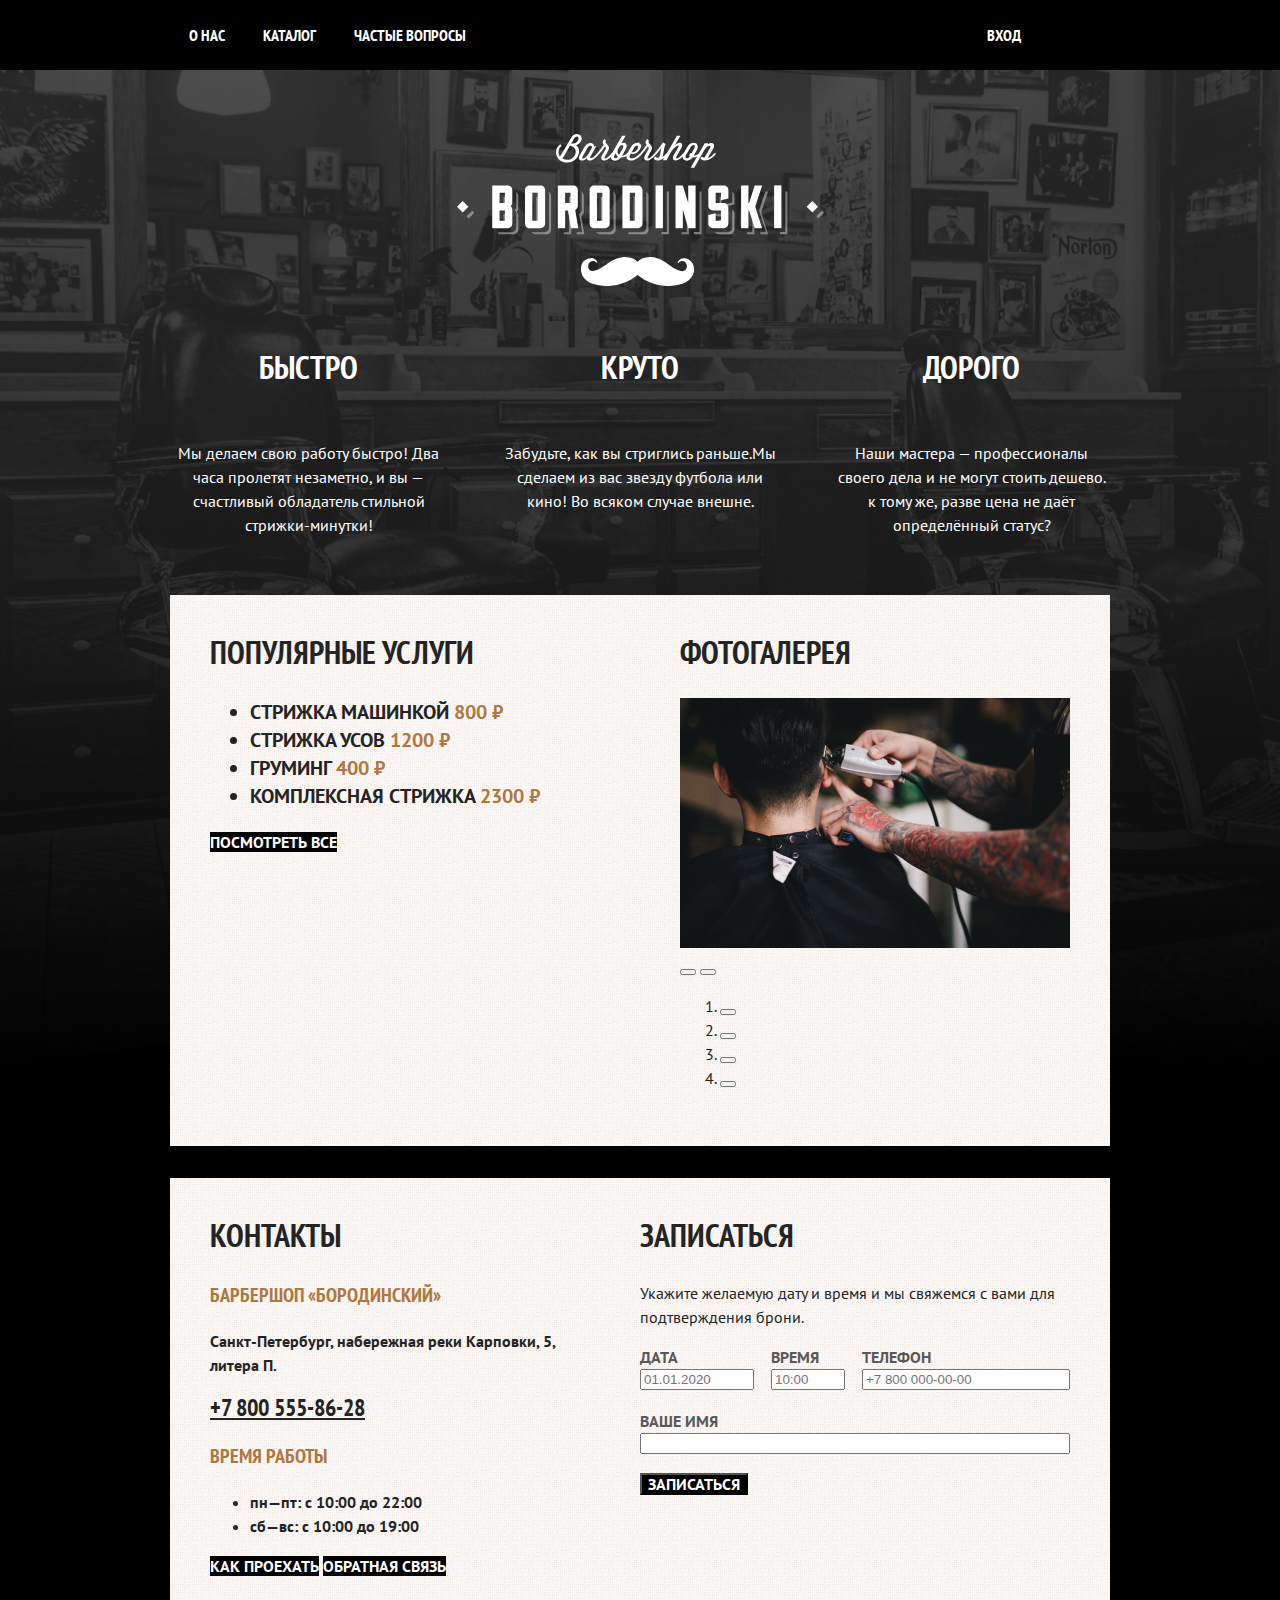
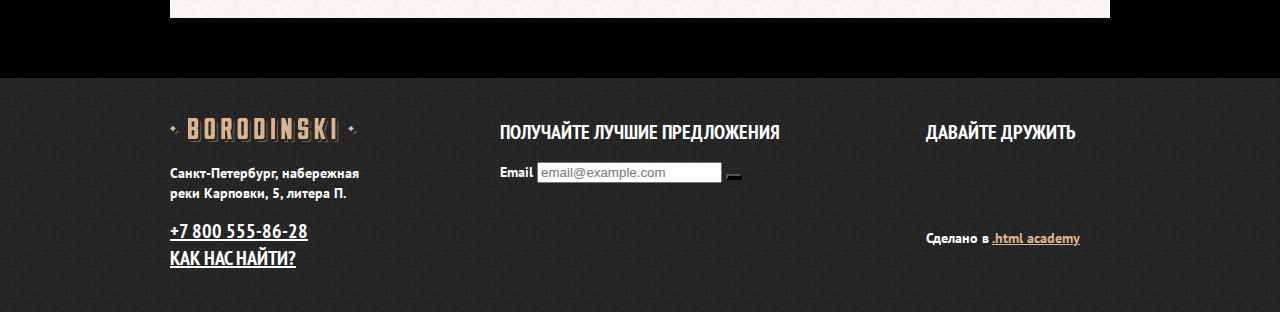
==== index.html @ a476651b "feat: add grid to appointment form (index)" ====
<!DOCTYPE html>
<html lang="ru">
  <head>
    <meta charset="UTF-8" />
    <title>Барбершоп «Бородинский»</title>
    <link rel="stylesheet" href="styles/styles.css" />
  </head>
  <body>
    <!--Шапка -->
    <header class="page-header">
      <nav class="navigation">
        <ul class="navigation-list">
          <li class="navigation-item">
            <a class="navigation-link" href="about.html">О нас</a>
          </li>
          <li class="navigation-item">
            <a class="navigation-link" href="catalog.html">Каталог</a>
          </li>
          <li class="navigation-item">
            <a class="navigation-link" href="faq.html">Частые вопросы</a>
          </li>
        </ul>
        <ul class="navigation-list navigation-user">
          <li class="navigation-item">
            <a class="navigation-link" href="#">
              <span class="visually-hidden">Поиск</span>
            </a>
          </li>
          <li class="navigation-item">
            <a class="navigation-link" href="#">
              <span class="visually-hidden">Корзина</span>
            </a>
          </li>
          <li class="navigation-item">
            <a class="navigation-link" href="#">Вход</a>
          </li>
        </ul>
      </nav>
    </header>

    <main class="main-container main-index">
      <div class="page-container">
        <!--Главный заголовок-->
        <h1 class="visually-hidden">Барбершоп «Бородинский»</h1>

        <!-- Лого -->
        <img
          class="logo"
          src="images/logo-full.svg"
          alt="Логотип Барбершопа «Бородинский»"
          width="367"
          height="152"
        />

        <!-- Преимущества -->
        <section class="advantages">
          <h2 class="visually-hidden">Преимущества</h2>
          <ul class="advantages-list">
            <li class="advantages-item">
              <h3 class="advantages-title">Быстро</h3>
              <p class="advantages-description">
                Мы делаем свою работу быстро! Два часа пролетят незаметно, и вы
                — счастливый обладатель стильной стрижки-минутки!
              </p>
            </li>
            <li class="advantages-item">
              <h3 class="advantages-title">Круто</h3>
              <p class="advantages-description">
                Забудьте, как вы стриглись раньше.Мы сделаем из вас звезду
                футбола или кино! Во всяком случае внешне.
              </p>
            </li>
            <li class="advantages-item">
              <h3 class="advantages-title">Дорого</h3>
              <p class="advantages-description">
                Наши мастера — профессионалы своего дела и не могут стоить
                дешево. к тому же, разве цена не даёт определённый статус?
              </p>
            </li>
          </ul>
        </section>

        <div class="index-columns">
          <!-- Популярные услуги -->
          <section class="services">
            <h2 class="services-title">Популярные услуги</h2>
            <ul class="services-list">
              <li class="services-item">
                <span class="services-name">Стрижка машинкой</span>
                <b class="services-price">800 ₽</b>
              </li>
              <li class="services-item">
                <span class="services-name">Стрижка усов</span>
                <b class="services-price">1200 ₽</b>
              </li>
              <li class="services-item">
                <span class="services-name">Груминг</span>
                <b class="services-price">400 ₽</b>
              </li>
              <li class="services-item">
                <span class="services-name">Комплексная стрижка</span>
                <b class="services-price">2300 ₽</b>
              </li>
            </ul>
            <a class="button button-all" href="#">Посмотреть все</a>
          </section>

          <!-- Фотогалерея -->
          <section class="gallery">
            <h2 class="gallery-title">Фотогалерея</h2>
            <img
              class="slider-image"
              src="images/gallery-1.jpg"
              alt="Примеры работ"
              width="390"
              height="250"
            />
            <button class="slider-button slider-prev" type="button">
              <span class="visually-hidden">Предыдущее фото</span>
            </button>
            <button class="slider-button slider-next" type="button">
              <span class="visually-hidden">Следующее фото</span>
            </button>
            <ol class="slider-pagination">
              <li class="slider-pagination-item">
                <button
                  class="slider-pagination-buttonbutton slider-pagination-button-current"
                  type="button"
                >
                  <span class="visually-hidden">1 фото</span>
                </button>
              </li>
              <li class="slider-pagination-item">
                <button
                  class="slider-pagination-buttonbutton slider-pagination-button-current"
                  type="button"
                >
                  <span class="visually-hidden">2 фото</span>
                </button>
              </li>
              <li class="slider-pagination-item">
                <button
                  class="slider-pagination-buttonbutton slider-pagination-button-current"
                  type="button"
                >
                  <span class="visually-hidden">3 фото</span>
                </button>
              </li>
              <li class="slider-pagination-item">
                <button
                  class="slider-pagination-buttonbutton slider-pagination-button-current"
                  type="button"
                >
                  <span class="visually-hidden">4 фото</span>
                </button>
              </li>
            </ol>
          </section>
        </div>

        <div class="index-columns">
          <!-- Контакты -->
          <section class="contacts">
            <h2 class="contacts-title">Контакты</h2>
            <h3 class="contacts-subtitle">Барбершоп «Бородинский»</h3>
            <address class="contacts-address">
              <p class="contacts-address-text">
                Санкт-Петербург, набережная реки Карповки, 5, литера П.
              </p>
              <a class="contacts-phone" href="tel:+78005558628"
                >+7 800 555-86-28</a
              >
            </address>
            <h3 class="contacts-subtitle">Время работы</h3>
            <ul class="contacts-shedule">
              <li class="contacts-shedule-item">пн—пт: с 10:00 до 22:00</li>
              <li class="contacts-shedule-item">сб—вс: с 10:00 до 19:00</li>
            </ul>
            <a class="button" href="#">Как проехать</a>
            <a class="button button-feedback" href="#">Обратная связь</a>
          </section>

          <!-- Форма записи -->
          <section class="appointment">
            <h2 class="appointment-title">Записаться</h2>
            <p>
              Укажите желаемую дату и время и мы свяжемся с вами для
              подтверждения брони.
            </p>
            <form
              class="appointment-form"
              action="https://echo.htmlacademy.ru/"
              method="post"
            >
              <p class="appointment-form-date field-group">
                <label class="form-label" for="appointment-date">Дата</label>
                <input
                  type="text"
                  id="appointment-date"
                  name="appointment-date"
                  placeholder="01.01.2020"
                />
              </p>
              <p class="appointment-form-time field-group">
                <label class="form-label" for="appointment-time">Время</label>
                <input
                  type="text"
                  id="appointment-time"
                  name="appointment-time"
                  placeholder="10:00"
                />
              </p>
              <p class="appointment-form-phone field-group">
                <label class="form-label" for="appointment-phone">
                  Телефон
                </label>
                <input
                  type="text"
                  id="appointment-phone"
                  name="appointment-phone"
                  placeholder="+7 800 000-00-00"
                />
              </p>
              <p class="appointment-form-name field-group">
                <label class="form-label" for="appointment-name">
                  Ваше имя
                </label>
                <input
                  type="text"
                  id="appointment-name"
                  name="appointment-name"
                />
              </p>
              <button class="button appointment-submit" type="submit">
                Записаться
              </button>
            </form>
          </section>
        </div>
      </div>
    </main>

    <!-- Подвал -->
    <footer class="page-footer">
      <div class="page-footer-container">
        <section class="footer-contacts">
          <h2 class="visually-hidden">Контакты</h2>
          <img
            class="footer-contacts-logo"
            src="images/logo-footer.svg"
            alt="Логотип Барбершоп «Бородинский»"
            width="187"
            height="24"
          />
          <address class="footer-contacts-address">
            <p class="about-text">
              Санкт-Петербург, набережная реки Карповки, 5, литера П.
            </p>
            <a class="footer-contacts-address-phone" href="tel:+78005558628"
              >+7 800 555-86-28</a
            >
          </address>
          <a class="footer-contacts-map-link" href="#">Как нас найти?</a>
        </section>
        <section class="newsletter">
          <h2 class="page-footer-title">Получайте лучшие предложения</h2>
          <form
            class="newsletter-form"
            action="https://echo.htmlacademy.ru/"
            method="post"
          >
            <label for="newsletter-email">Email</label>
            <input
              class="field"
              placeholder="email@example.com"
              type="email"
              name="newsletter-email"
              id="newsletter-email"
              required
            />
            <button class="button newsletter-button" type="submit">
              <span class="visually-hidden">Отправить</span>
            </button>
          </form>
        </section>
        <section class="footer-social">
          <h2 class="page-footer-title">Давайте дружить</h2>
          <ul class="footer-social-list">
            <li class="footer-social-item">
              <a class="button" href="#">
                <span class="visually-hidden">Твиттер</span>
              </a>
            </li>
            <li class="footer-social-item">
              <a class="button" href="#">
                <span class="visually-hidden">ВКонтакте</span>
              </a>
            </li>
            <li class="footer-social-item">
              <a class="button" href="#">
                <span class="visually-hidden">Инстаграм</span>
              </a>
            </li>
          </ul>
          <p class="about-text">
            Сделано в
            <a class="htmlacademy-link" href="https://htmlacademy.ru/">
              .html academy
            </a>
          </p>
        </section>
      </div>
    </footer>
  </body>
</html>
---- styles/styles.css ----
@font-face {
    font-family: "PT Sans";
    font-style: normal;
    font-weight: 400;
    src: url(../fonts/PTSans-Regular.woff2) format(woff2);
    font-display: swap;
}

@font-face {
    font-family: "PT Sans";
    font-style: normal;
    font-weight: 700;
    src: url(../fonts/PTSans-Bold.woff2) format(woff2);
    font-display: swap;
}

@font-face {
    font-family: "PT Sans";
    font-style: italic;
    font-weight: 400;
    src: url(../fonts/PTSans-Italic.woff2) format(woff2);
    font-display: swap;
}

@font-face {
    font-family: "PT Sans";
    font-style: italic;
    font-weight: 700;
    src: url(../fonts/PTSans-BoldItalic.woff2) format(woff2);
    font-display: swap;
}

@font-face {
    font-family: "PT Sans Narrow";
    font-style: normal;
    font-weight: 700;
    src: url(../fonts/PTSans-NarrowBold.woff2) format(woff2);
    font-display: swap;
}

html {
    height: 100%;
}

body {
    margin: 0;
    display: flex;
    flex-direction: column;
    min-height: 100%;
    font-family: "PT Sans", sans-serif;
    font-size: 16px;
    line-height: 24px;
    color: #242424;
    background-color: #fbf7f4;
}

.visually-hidden {
    position: absolute;
    width: 1px;
    height: 1px;
    margin: -1px;
    padding: 0;
    border: 0;
    clip: rect(0 0 0 0);
    overflow: hidden;
  }
  

.button {
    font-family: "PT Sans", sans-serif;
    font-size: 16px;
    line-height: 16px;
    font-weight: 700;
    text-align: center;
    color: #ffffff;
    background-color: #000000;
    text-decoration: none;
    text-transform: uppercase;
}

/* Light */
.button-light {
    color: #242424;
    background-color: #ffffff;
}

/* Pages */

.page-header {
    color: #ffffff;
    background-color: #000000;
}

.navigation {
    display: flex;
    width: 940px;
    margin: 0 auto;
}

.navigation-list {
    display: flex;
    flex-wrap: wrap;
    width: 470px;
    margin: 0;
    padding: 0;
    list-style: none;
}

.navigation-logo {
    display: flex;
    align-items: center;
    width: 140px;
    margin-right: 100px;
}

.navigation-user {
    max-width: 250px;
    margin-left: auto;
}

.navigation-link {
    display: block;
    padding: 24px 19px;
    font-family: "PT Sans Narrow", sans-serif;
    line-height: 22px;
    font-weight: 700;
    text-align: center;
    color: #ffffff;
    background-color: #000000;
    text-decoration: none;
    text-transform: uppercase;
}

.navigation-user .navigation-link {
    min-width: 16px;
    min-height: 22px;
}

.main-container {
    flex-grow: 1;
    padding-top: 64px;
    padding-bottom: 60px;
}

.main-index {
    color: #ffffff;
    background-color: #000000;
    background-image: url(../images/index-bg.jpg);
    background-size: 100% auto;
    background-repeat: no-repeat;
}

.main-inner {
    padding-top: 40px;
    color: #242424;
    background-color: #fbf7f4;
    background-image: url(../images/bg-noisy.png);
}

.page-container {
    width: 940px;
    margin: 0 auto;
}

.logo {
    display: block;
    margin: 0 auto;
    margin-bottom: 64px;
}

/* List */
.advantages {
    margin-bottom: 58px;
}

.advantages-list {
    display: flex;
    justify-content: space-between;
    margin: 0;
    padding: 0;
    text-align: center;
    list-style: none;
    color: #ffffff;
}

.advantages-item {
    width: 277px;
}

/* Title */
.advantages-title {
    margin-top: 0;
    margin-bottom: 56px;
    font-family: "PT Sans Narrow", sans-serif;
    font-size: 32px;
    line-height: 35px;
    text-transform: uppercase;
}

/* Description */
.advantages-description {
    margin: 0;
}

/* Index-columns */
.index-columns {
    display: flex;
    justify-content: space-between;
    margin-bottom: 32px;
    padding: 40px;
    color: #242424;
    background-color: #fbf7f4;
    background-image: url(../images/bg-noisy.png);
}

.index-columns:last-child {
    margin-bottom: 0;
}

/* Services */
.services {
    width: 390px
    font-family: "PT Sans Narrow", sans-serif;
    text-transform: uppercase;
}

/* Title */
.services-title {
    margin-top: 0;
    margin-bottom: 28px;
    font-family: "PT Sans Narrow", sans-serif;
    font-size: 32px;
    line-height: 35px;
    font-weight: 700;
    text-transform: uppercase;
}

/* Price */
.services-list {
    font-size: 20px;
    line-height: 28px;
    font-weight: 700;
}

.services-price{
    color: #af7842;
}

/* Gallery */
.gallery {
    width: 390px;
}
/* Title */
.gallery-title {
    margin-top: 0;
    margin-bottom: 28px;
    font-family: "PT Sans Narrow", sans-serif;
    font-size: 32px;
    line-height: 35px;
    font-weight: 700;
    text-transform: uppercase;
}

/* Contacts */
.contacts {
    width: 350px;
    font-weight: 700;
}

.contacts-title {
    margin-top: 0;
    margin-bottom: 28px;
    font-family: "PT Sans Narrow", sans-serif;
    font-size: 32px;
    line-height: 35px;
    font-weight: 700;
    text-transform: uppercase;
}

.contacts-address {
    font-style: normal
}

/* Subtitle */
.contacts-subtitle {
    font-family: "PT Sans Narrow", sans-serif;
    font-size: 20px;
    line-height: 28px;
    text-transform: uppercase;
    color: #af7842;
}

/* Phone */
.contacts-phone {
    font-family: "PT Sans Narrow", sans-serif;
    font-size: 24px;
    line-height: 29px;
    text-decoration-line: underline;
    text-transform: uppercase;
    color: #242424;

}

/* Appointment */
.appointment {
    width: 430px;
}
/* Title */
.appointment-title {
    margin-top: 0;
    margin-bottom: 28px;
    font-family: "PT Sans Narrow", sans-serif;
    font-size: 32px;
    line-height: 35px;
    font-weight: 700;
    text-transform: uppercase;
}

/* List */
.appointment-form {
    color: #595959;
    display: grid;
    grid-template-columns: 114px 74px 208px;
    gap: 19px 17px;
}

.field-group {
    display: flex;
    flex-direction: column;
    margin: 0;
}

.appointment-form-name {
    grid-column: 1/-1;
}

.appointment-submit {
    grid-column: 1/-1;
    justify-self: start;
}

/* Label */
.form-label {
    line-height: 24px;
    font-weight: 700;
    text-transform: uppercase;
}

/* Page-footer */
.page-footer {
    font-size: 14px;
    font-weight: 700;
    color: #ffffff;
    background-color: #242424;
    background-image: url(../images/bg-noisy.png);
    background-repeat: repeat;
}

.page-footer-container {
    display: flex;
    width: 940px;
    margin: 0 auto;
    padding: 40px 0;
}

.footer-contacts {
    width: 200px;
    margin-right: 130px;
}

.page-footer a {
    color: #ffffff;
}

.page-footer .htmlacademy-link {
    font-size: 14px;
    color: #dbb590;
}

.page-footer-title {
    margin-top: 0;
    margin-bottom: 14px;
    font-family: "PT Sans Narrow", sans-serif;
    font-size: 20px;
    line-height: 28px;
    font-weight: 700;
    color: #ffffff;
    text-transform: uppercase;

}

.footer-contacts-address {
    font-style: normal;
  }
  
.footer-contacts-address p {
    font-size: 14px;
    line-height: 20px;
    font-weight: 700;
    color: #ffffff;
  }

.footer-contacts-address-phone {
    font-family: "PT Sans Narrow", sans-serif;
    font-size: 20px;
    line-height: 28px;
    font-weight: 700;
    color: #ffffff;
    text-decoration: underline;
    text-transform: uppercase;

}

.footer-contacts-map-link {
    font-family: "PT Sans Narrow", sans-serif;
    font-size: 20px;
    line-height: 26px;
    font-weight: 700;
    color: #ffffff;
    text-decoration: underline;
    text-transform: uppercase;
  }

  .footer-social {
    margin-left: auto;
    max-width: 190px;
  }

  .footer-social-list {
    display: flex;
    flex-wrap: wrap;
    margin: 0;
    padding: 0;
    list-style: none;
  }

  .footer-social-item {
    width: 56px;
    height: 44px;
    margin-right: 8px;
    margin-bottom: 8px;
  }

  .footer-social-item:nth-child(3n) {
    margin-right: 0;
  }
  
/* Catalog */
.inner-header-title {
    margin-top: 0;
    margin-bottom: 16px;
    font-family: "PT Sans Narrow", sans-serif;
    font-size: 32px;
    line-height: 35px;
    font-weight: 700;
    text-transform: uppercase;
}

/* Breadcrumbs */
.breadcrumbs {
    color: #242424;
    display: flex;
    margin: 0;
    padding: 0;
    list-style: none;
}

/* Link */
.breadcrumbs-link {
    margin-right: 32px;
    color: inherit;
}

.catalog-products {
    display: flex;
}

.catalog-filter {
    width: 220px;
    margin-right: 20px;
}

.catalog-right-column {
    width: 700px;
}

/* Title */
.catalog-filter-title {
    font-family: "PT Sans Narrow", sans-serif;
    font-size: 20px;
    line-height: 28px;
    font-weight: 700;
    color: #000000;
    text-transform: uppercase;
}

/* Label */
.control-label {
    font-weight: 700;
}

.sorting-container {
    display: flex;
    margin-bottom: 16px;
    padding: 16px;
    color: #000000;
    background-color: #ffffff;
}

.sorting-container .button {
    width: 56px;
    height: 44px;
}

 
/* Product list*/
.product-list {
    list-style: none;
    margin: 0;
    padding: 0;
}

.product-card {
    background-color: #ffffff;
}

.product-card-link {
    text-decoration: none;
}

.product-card-title {
    font-weight: 700;
    color: #000000;
}

.product-card-price {
    font-family: "PT Sans Narrow", sans-serif;
    font-size: 24px;
    line-height: 29px;
    font-weight: 700;
    color: #814b18;
    text-transform: uppercase;
}

/* Pagination */
.pagination-container {
    display: flex;
    padding: 16px;
    background-color: #ffffff;
}

.pagination {
    display: flex;
    margin: 0;
    padding: 0;
    list-style: none;
}

.pagination-item:not(:last-child) {
    margin-right: 8px;
}

.pagination-link {
    display: block;
    box-sizing: border-box;
    width: 50px;
    height: 44px;
    padding: 14px 20px;
    color: #ffffff;
    background-color: #000000;
    text-decoration: none;
    line-height: 16px;
    font-weight: 700;
}

.pagination-current {
    color: #242424;
    background-color: #ffffff;
}

.pagination-disabled {
    background-color: #595959;
}

.pagination-show-more {
    margin-left: auto;
}
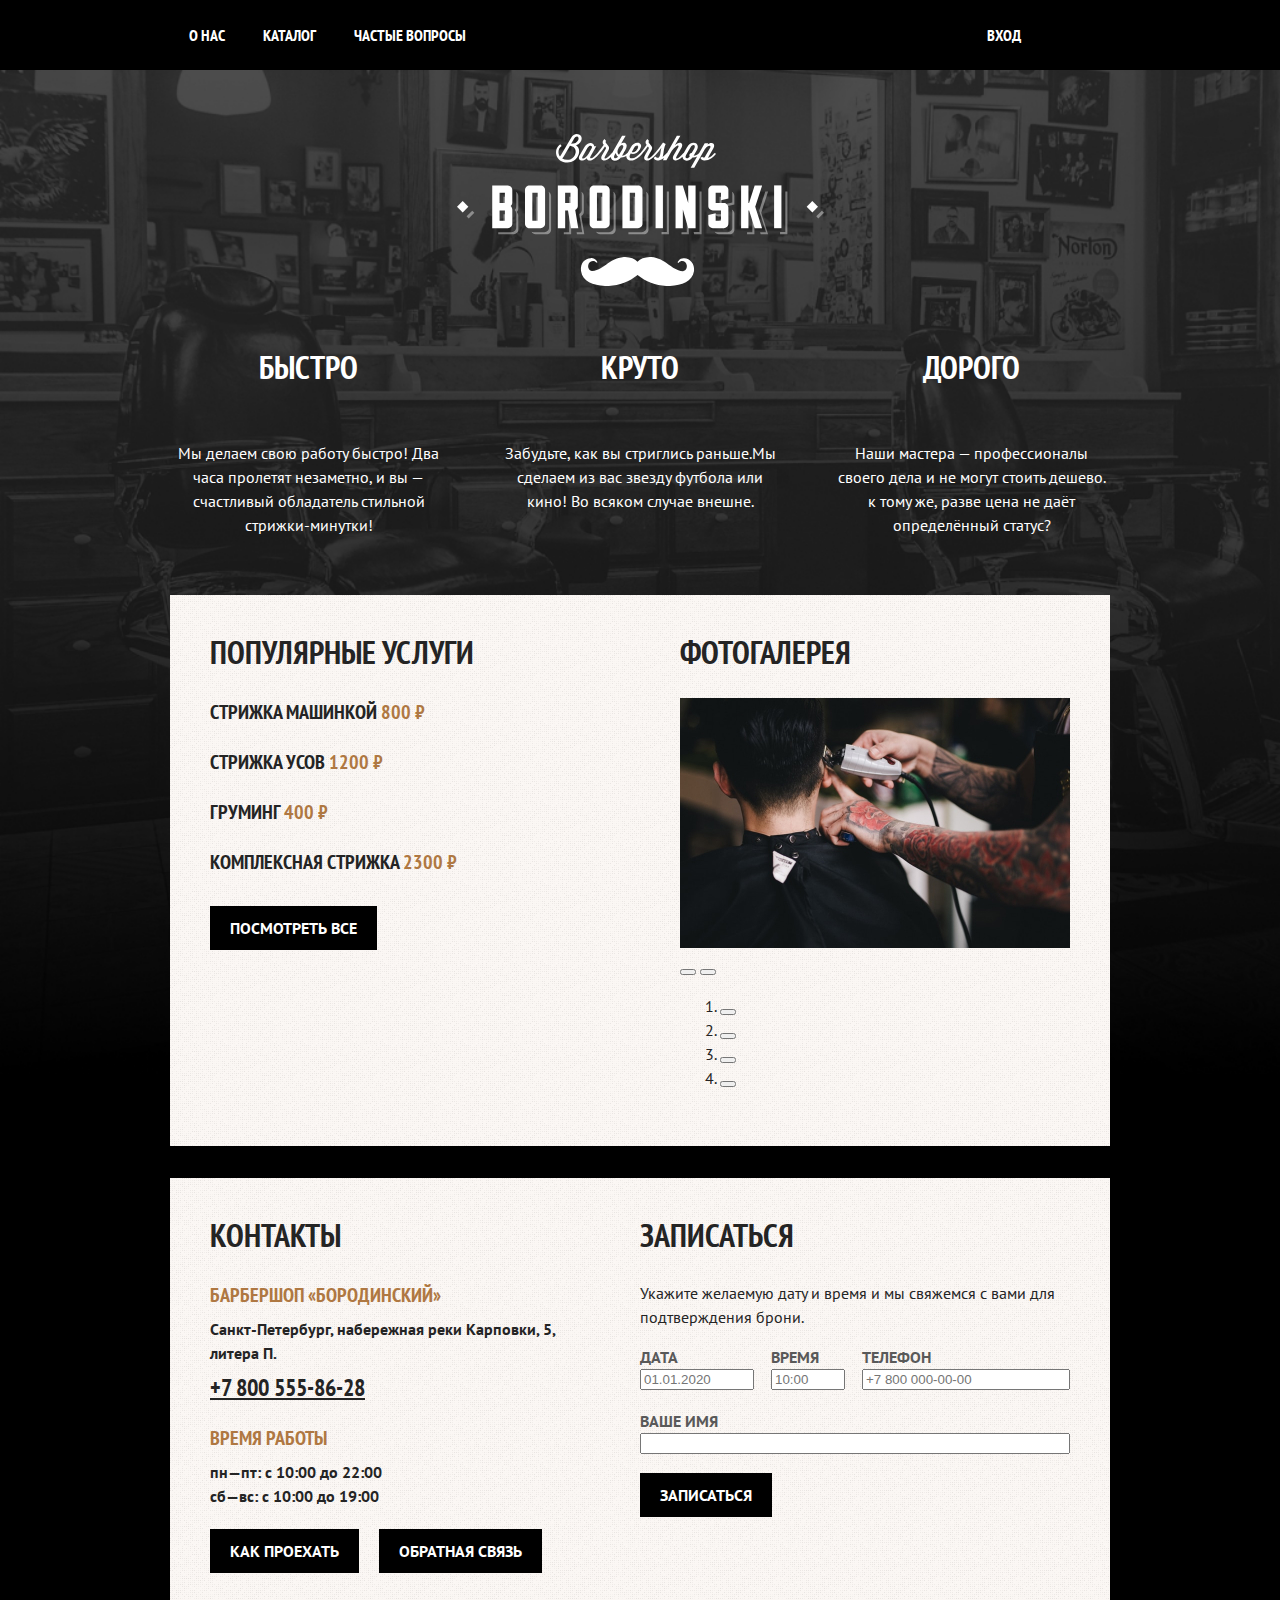
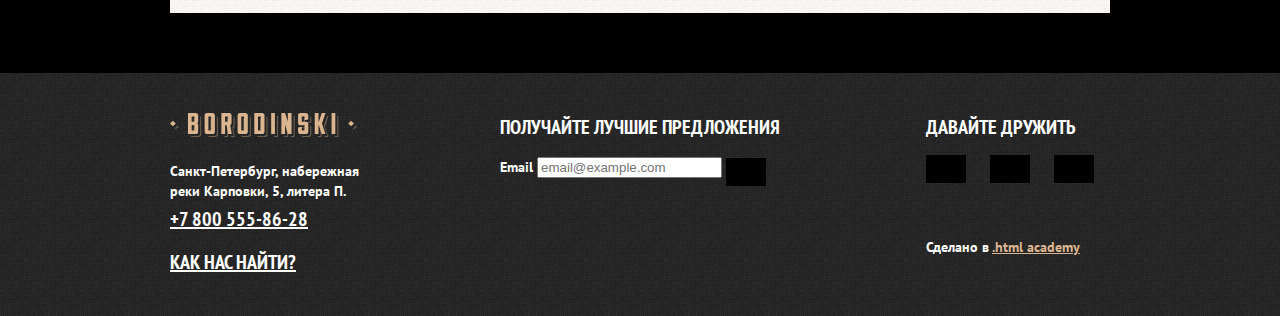
==== commit 1297aa9d: "feat: add text decoration to index" ====
--- a/index.html
+++ b/index.html
@@ -167,17 +167,19 @@
               <p class="contacts-address-text">
                 Санкт-Петербург, набережная реки Карповки, 5, литера П.
               </p>
-              <a class="contacts-phone" href="tel:+78005558628"
-                >+7 800 555-86-28</a
-              >
+              <a class="contacts-phone" href="tel:+78005558628">
+                +7 800 555-86-28
+              </a>
             </address>
             <h3 class="contacts-subtitle">Время работы</h3>
-            <ul class="contacts-shedule">
-              <li class="contacts-shedule-item">пн—пт: с 10:00 до 22:00</li>
-              <li class="contacts-shedule-item">сб—вс: с 10:00 до 19:00</li>
+            <ul class="contacts-schedule">
+              <li class="contacts-schedule-item">пн—пт: с 10:00 до 22:00</li>
+              <li class="contacts-schedule-item">сб—вс: с 10:00 до 19:00</li>
             </ul>
-            <a class="button" href="#">Как проехать</a>
-            <a class="button button-feedback" href="#">Обратная связь</a>
+            <p class="contacts-navigation">
+              <a class="button" href="#">Как проехать</a>
+              <a class="button button-feedback" href="#">Обратная связь</a>
+            </p>
           </section>
 
           <!-- Форма записи -->
@@ -253,12 +255,12 @@
             height="24"
           />
           <address class="footer-contacts-address">
-            <p class="about-text">
+            <p class="footer-about-text">
               Санкт-Петербург, набережная реки Карповки, 5, литера П.
             </p>
-            <a class="footer-contacts-address-phone" href="tel:+78005558628"
-              >+7 800 555-86-28</a
-            >
+            <a class="footer-contacts-address-phone" href="tel:+78005558628">
+              +7 800 555-86-28
+            </a>
           </address>
           <a class="footer-contacts-map-link" href="#">Как нас найти?</a>
         </section>
--- a/styles/styles.css
+++ b/styles/styles.css
@@ -65,8 +65,9 @@
     overflow: hidden;
   }
   
-
 .button {
+    display: inline-block;
+    padding: 14px 20px;
     font-family: "PT Sans", sans-serif;
     font-size: 16px;
     line-height: 16px;
@@ -74,8 +75,14 @@
     text-align: center;
     color: #ffffff;
     background-color: #000000;
+    border: none;
     text-decoration: none;
     text-transform: uppercase;
+    cursor: pointer;
+}
+
+.button + .button {
+    margin-left: 16px;
 }
 
 /* Light */
@@ -219,7 +226,7 @@
 
 /* Services */
 .services {
-    width: 390px
+    width: 390px;
     font-family: "PT Sans Narrow", sans-serif;
     text-transform: uppercase;
 }
@@ -237,9 +244,17 @@
 
 /* Price */
 .services-list {
+    margin: 0;
+    margin-bottom: 30px;
+    padding: 0;
     font-size: 20px;
     line-height: 28px;
     font-weight: 700;
+    list-style: none;
+}
+
+.services-item {
+    margin-bottom: 22px;
 }
 
 .services-price{
@@ -283,11 +298,17 @@
 
 /* Subtitle */
 .contacts-subtitle {
+    margin-top: 22px;
+    margin-bottom: 8px;
     font-family: "PT Sans Narrow", sans-serif;
     font-size: 20px;
     line-height: 28px;
     text-transform: uppercase;
     color: #af7842;
+}
+
+.contacts-address-text {
+    margin: 8px 0;
 }
 
 /* Phone */
@@ -299,6 +320,17 @@
     text-transform: uppercase;
     color: #242424;
 
+}
+
+.contacts-schedule {
+    margin: 8px 0;
+    padding: 0;
+    list-style: none;
+}
+
+.contacts-navigation {
+    margin-top: 21px;
+    margin-bottom: 0;
 }
 
 /* Appointment */
@@ -368,28 +400,18 @@
     margin-right: 130px;
 }
 
-.page-footer a {
-    color: #ffffff;
-}
-
-.page-footer .htmlacademy-link {
-    font-size: 14px;
-    color: #dbb590;
-}
-
-.page-footer-title {
-    margin-top: 0;
-    margin-bottom: 14px;
-    font-family: "PT Sans Narrow", sans-serif;
-    font-size: 20px;
-    line-height: 28px;
-    font-weight: 700;
-    color: #ffffff;
-    text-transform: uppercase;
-
+.footer-contacts-logo {
+    display: block;
+    margin-bottom: 24px;
+}
+
+.footer-about-text {
+    margin-top: 0;
+    margin-bottom: 4px;
 }
 
 .footer-contacts-address {
+    margin-bottom: 16px;
     font-style: normal;
   }
   
@@ -421,29 +443,50 @@
     text-transform: uppercase;
   }
 
-  .footer-social {
+.page-footer a {
+    color: #ffffff;
+}
+
+.page-footer .htmlacademy-link {
+    font-size: 14px;
+    color: #dbb590;
+}
+
+.page-footer-title {
+    margin-top: 0;
+    margin-bottom: 14px;
+    font-family: "PT Sans Narrow", sans-serif;
+    font-size: 20px;
+    line-height: 28px;
+    font-weight: 700;
+    color: #ffffff;
+    text-transform: uppercase;
+}
+
+.footer-social {
     margin-left: auto;
     max-width: 190px;
-  }
-
-  .footer-social-list {
+}
+
+.footer-social-list {
     display: flex;
     flex-wrap: wrap;
     margin: 0;
-    padding: 0;
-    list-style: none;
-  }
-
-  .footer-social-item {
+    margin-bottom: 28px;
+    padding: 0;
+    list-style: none;
+}
+
+.footer-social-item {
     width: 56px;
     height: 44px;
     margin-right: 8px;
     margin-bottom: 8px;
-  }
-
-  .footer-social-item:nth-child(3n) {
+}
+
+.footer-social-item:nth-child(3n) {
     margin-right: 0;
-  }
+}
   
 /* Catalog */
 .inner-header-title {
@@ -514,10 +557,38 @@
 
  
 /* Product list*/
+
+/* Flex layout (alternative)*/
+/* .product-list { 
+    display: flex;
+    flex-wrap: wrap;
+    
+    list-style: none;
+    margin: 0;
+    margin-bottom: 4px;
+    padding: 0;
+}
+
+.product-card {
+    background-color: #ffffff;
+    width: 220px;
+    margin-bottom: 20px;
+    margin-right: 20px;
+}
+
+.product-card:nth-child(3n) {
+    margin-right: 0;
+}
+*/
+
 .product-list {
-    list-style: none;
-    margin: 0;
-    padding: 0;
+    display: grid;
+    grid-template-columns: repeat(3, 220px);
+    list-style: none;
+    margin: 0;
+    margin-bottom: 24px;
+    padding: 0;
+    gap: 20px;
 }
 
 .product-card {
@@ -578,6 +649,11 @@
     background-color: #ffffff;
 }
 
+.pagination-prev,
+.pagination-next {
+    position: relative;
+}
+
 .pagination-disabled {
     background-color: #595959;
 }
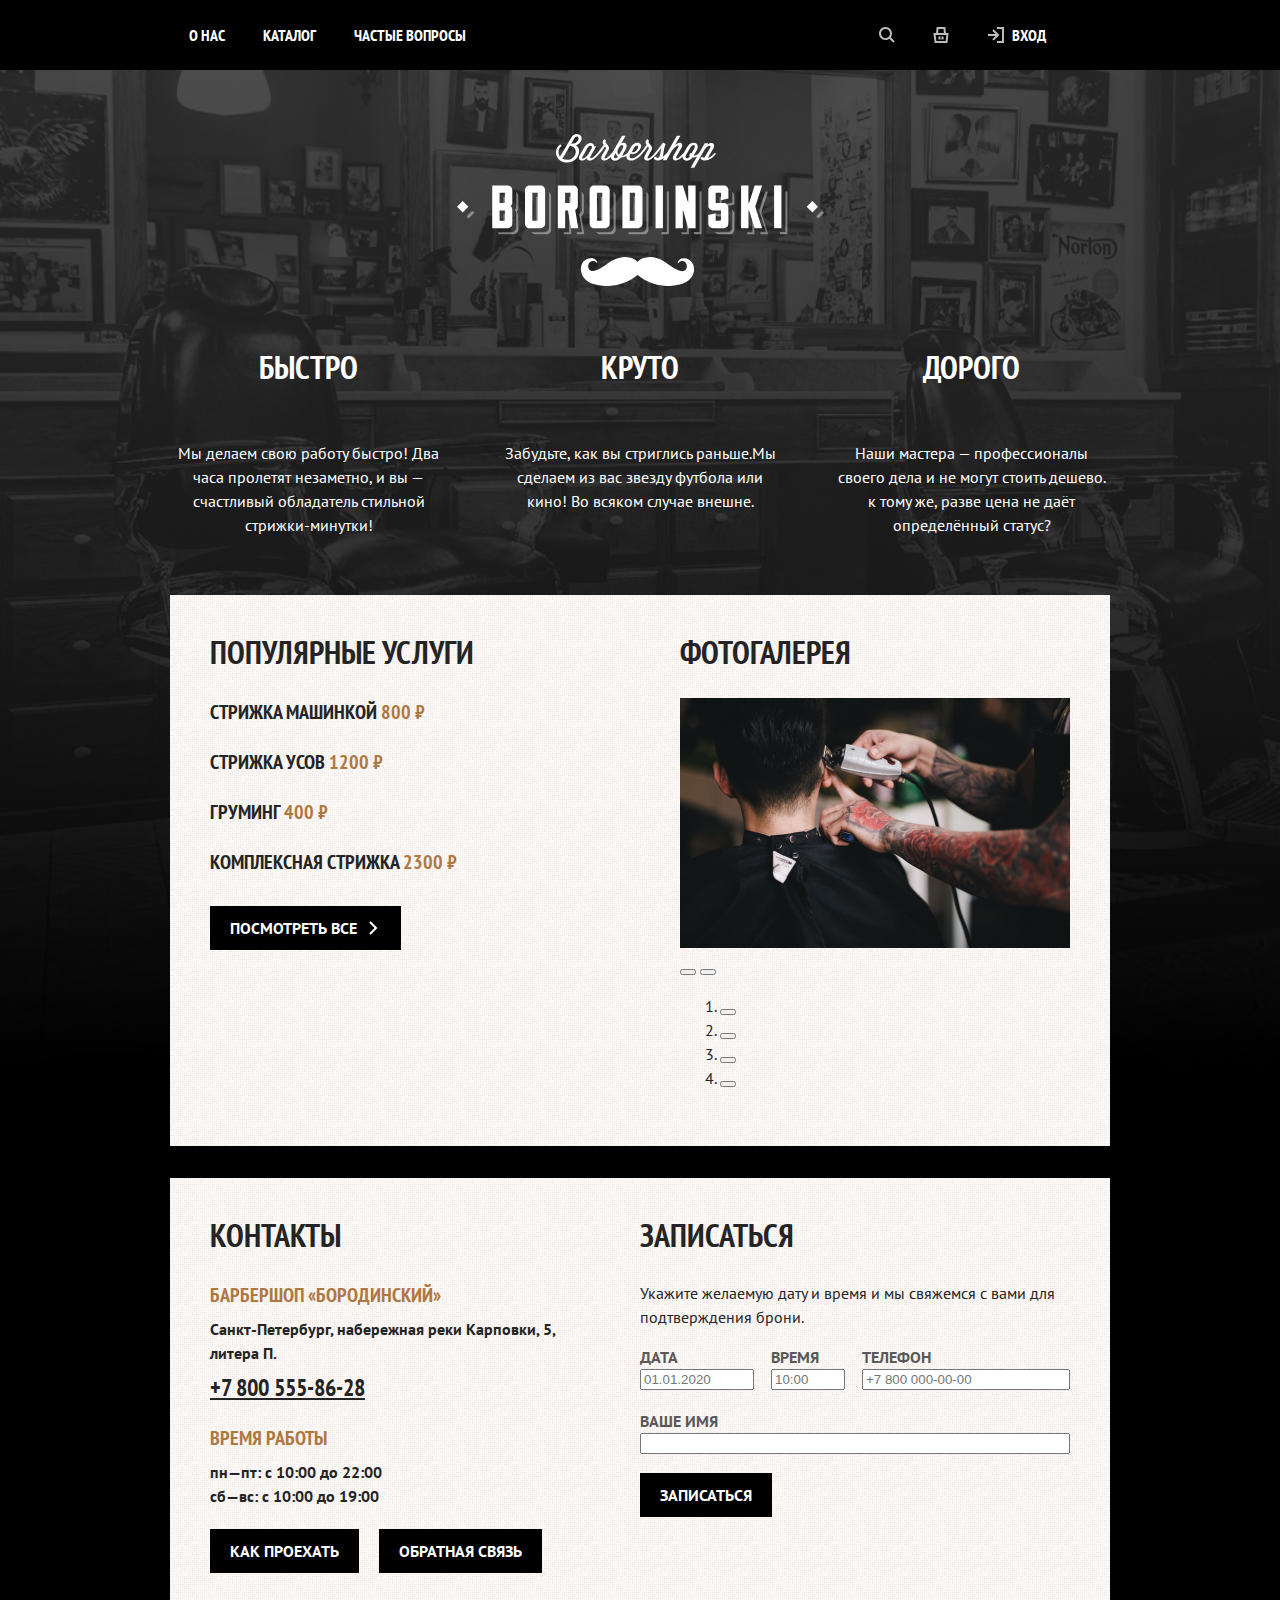
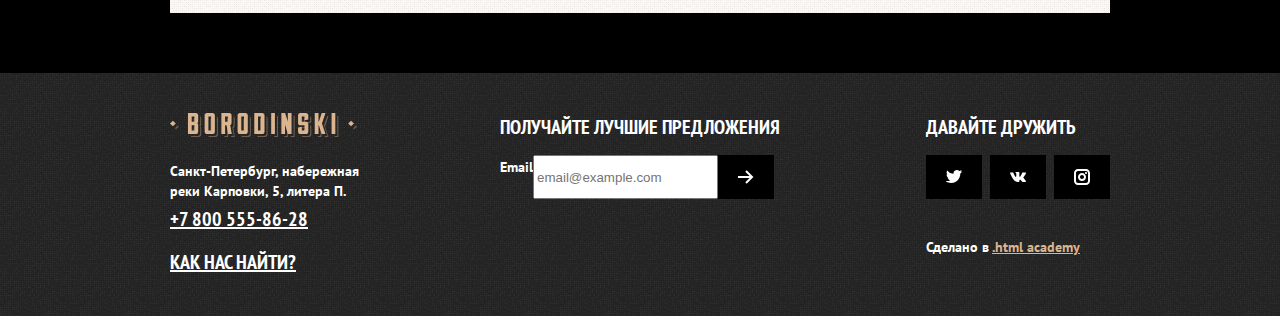
==== commit 2dd40647: "feat: add icons to index" ====
--- a/index.html
+++ b/index.html
@@ -23,16 +23,60 @@
         <ul class="navigation-list navigation-user">
           <li class="navigation-item">
             <a class="navigation-link" href="#">
+              <svg
+                class="navigation-icon"
+                aria-hidden="true"
+                focusable="false"
+                width="16"
+                height="16"
+                xmlns="http://www.w3.org/2000/svg"
+              >
+                <path
+                  fill-rule="evenodd"
+                  clip-rule="evenodd"
+                  d="M11 6.5C11 8.98528 8.98528 11 6.5 11C4.01472 11 2 8.98528 2 6.5C2 4.01472 4.01472 2 6.5 2C8.98528 2 11 4.01472 11 6.5ZM10.3347 11.7489C9.25973 12.5356 7.9341 13 6.5 13C2.91015 13 0 10.0899 0 6.5C0 2.91015 2.91015 0 6.5 0C10.0899 0 13 2.91015 13 6.5C13 7.9341 12.5356 9.25973 11.7489 10.3347L15.7071 14.2929L14.2929 15.7071L10.3347 11.7489Z"
+                />
+              </svg>
               <span class="visually-hidden">Поиск</span>
             </a>
           </li>
           <li class="navigation-item">
             <a class="navigation-link" href="#">
+              <svg
+                class="navigation-icon"
+                aria-hidden="true"
+                focusable="false"
+                width="16"
+                height="16"
+                xmlns="http://www.w3.org/2000/svg"
+              >
+                <path
+                  fill-rule="evenodd"
+                  clip-rule="evenodd"
+                  d="M3.09068 6L3.5759 0.90519L3.66211 0H4.5714H11.4285H12.3378L12.424 0.905191L12.9093 6H14.5H15.6328L15.4922 7.12403L14.4922 15.124L14.3828 16H13.5H2.49997H1.61719L1.50769 15.124L0.507692 7.12403L0.367188 6H1.49997H3.09068ZM5.09973 6H10.9002L10.5193 2H5.48068L5.09973 6ZM3.38275 14L2.63275 8H13.3672L12.6172 14H3.38275ZM8.49997 9.5V12.5H10.5V9.5H8.49997ZM5.49997 12.5L5.49997 9.5H7.49997L7.49997 12.5H5.49997Z"
+                />
+              </svg>
               <span class="visually-hidden">Корзина</span>
             </a>
           </li>
           <li class="navigation-item">
-            <a class="navigation-link" href="#">Вход</a>
+            <a class="navigation-link navigation-link-login" href="#">
+              <svg
+                class="navigation-icon"
+                aria-hidden="true"
+                focusable="false"
+                width="16"
+                height="16"
+                xmlns="http://www.w3.org/2000/svg"
+              >
+                <path
+                  fill-rule="evenodd"
+                  clip-rule="evenodd"
+                  d="M9 2H14V14H9V16H15H16V15V1V0H15H9V2ZM4.29289 3.70711L7.53553 6.94975H0V8.94975H7.53553L4.29289 12.1924L5.70711 13.6066L10.6569 8.65685L11.364 7.94975L10.6569 7.24264L5.70711 2.29289L4.29289 3.70711Z"
+                />
+              </svg>
+              Вход</a
+            >
           </li>
         </ul>
       </nav>
@@ -289,17 +333,17 @@
           <h2 class="page-footer-title">Давайте дружить</h2>
           <ul class="footer-social-list">
             <li class="footer-social-item">
-              <a class="button" href="#">
+              <a class="footer-social-link footer-social-tw" href="#">
                 <span class="visually-hidden">Твиттер</span>
               </a>
             </li>
             <li class="footer-social-item">
-              <a class="button" href="#">
+              <a class="footer-social-link footer-social-vk" href="#">
                 <span class="visually-hidden">ВКонтакте</span>
               </a>
             </li>
             <li class="footer-social-item">
-              <a class="button" href="#">
+              <a class="footer-social-link footer-social-instagram" href="#">
                 <span class="visually-hidden">Инстаграм</span>
               </a>
             </li>
--- a/styles/styles.css
+++ b/styles/styles.css
@@ -85,6 +85,14 @@
     margin-left: 16px;
 }
 
+.button-all {
+    padding-right: 44px;
+    background-image: url(../images/icons/arrow-right.svg);
+    background-repeat: no-repeat;
+    background-size: 16px 16px;
+    background-position: center right 20px;
+}
+
 /* Light */
 .button-light {
     color: #242424;
@@ -113,6 +121,30 @@
     list-style: none;
 }
 
+.navigation-link {
+    position: relative;
+    display: block;
+    padding: 24px 19px;
+    font-family: "PT Sans Narrow", sans-serif;
+    line-height: 22px;
+    font-weight: 700;
+    text-align: center;
+    color: #ffffff;
+    background-color: #000000;
+    text-decoration: none;
+    text-transform: uppercase;
+}
+
+.navigation-icon {
+    position: absolute;
+    top: 0;
+    right: 0;
+    bottom: 0;
+    left: 0;
+    margin: auto;
+    fill: #BDBDBD;
+}
+
 .navigation-logo {
     display: flex;
     align-items: center;
@@ -125,23 +157,28 @@
     margin-left: auto;
 }
 
-.navigation-link {
-    display: block;
-    padding: 24px 19px;
-    font-family: "PT Sans Narrow", sans-serif;
-    line-height: 22px;
-    font-weight: 700;
-    text-align: center;
-    color: #ffffff;
-    background-color: #000000;
-    text-decoration: none;
-    text-transform: uppercase;
+.navigation-link-login {
+    padding-left: 44px;
+}
+
+.navigation-link-login .navigation-icon {
+    right: auto;
+    left: 20px;
+    margin: auto 0;
 }
 
 .navigation-user .navigation-link {
     min-width: 16px;
     min-height: 22px;
 }
+
+/* вставка бэкграундом не позволяет исппользовать состояния элемента, необходимо вставлять инлайново в html через тег svg
+.navigation-user .navigation-item:nth-child(1) .navigation-link {
+    background-image: url(../images/search.svg);
+    background-repeat: no-repeat;
+    background-position: center;
+}
+*/
 
 .main-container {
     flex-grow: 1;
@@ -443,6 +480,19 @@
     text-transform: uppercase;
   }
 
+.newsletter-form {
+    display: flex;
+}
+
+.newsletter-button {
+    width: 56px;
+    height: 44px;
+    background-image: url(../images/icons/arrow-tail-right.svg);
+    background-repeat: no-repeat;
+    background-position: center;
+    background-size: 16px 16px;
+}
+
 .page-footer a {
     color: #ffffff;
 }
@@ -486,6 +536,27 @@
 
 .footer-social-item:nth-child(3n) {
     margin-right: 0;
+}
+
+.footer-social-link {
+    display: block;
+    height: 44px;
+    background-color: #000000;
+    background-repeat: no-repeat;
+    background-position: center;
+    background-size: 16px 16px;
+}
+
+.footer-social-tw {
+    background-image: url(../images/icons/twitter.svg);
+}
+
+.footer-social-vk {
+    background-image: url(../images/icons/vk.svg);
+}
+
+.footer-social-instagram {
+    background-image: url(../images/icons/instagram.svg);
 }
   
 /* Catalog */
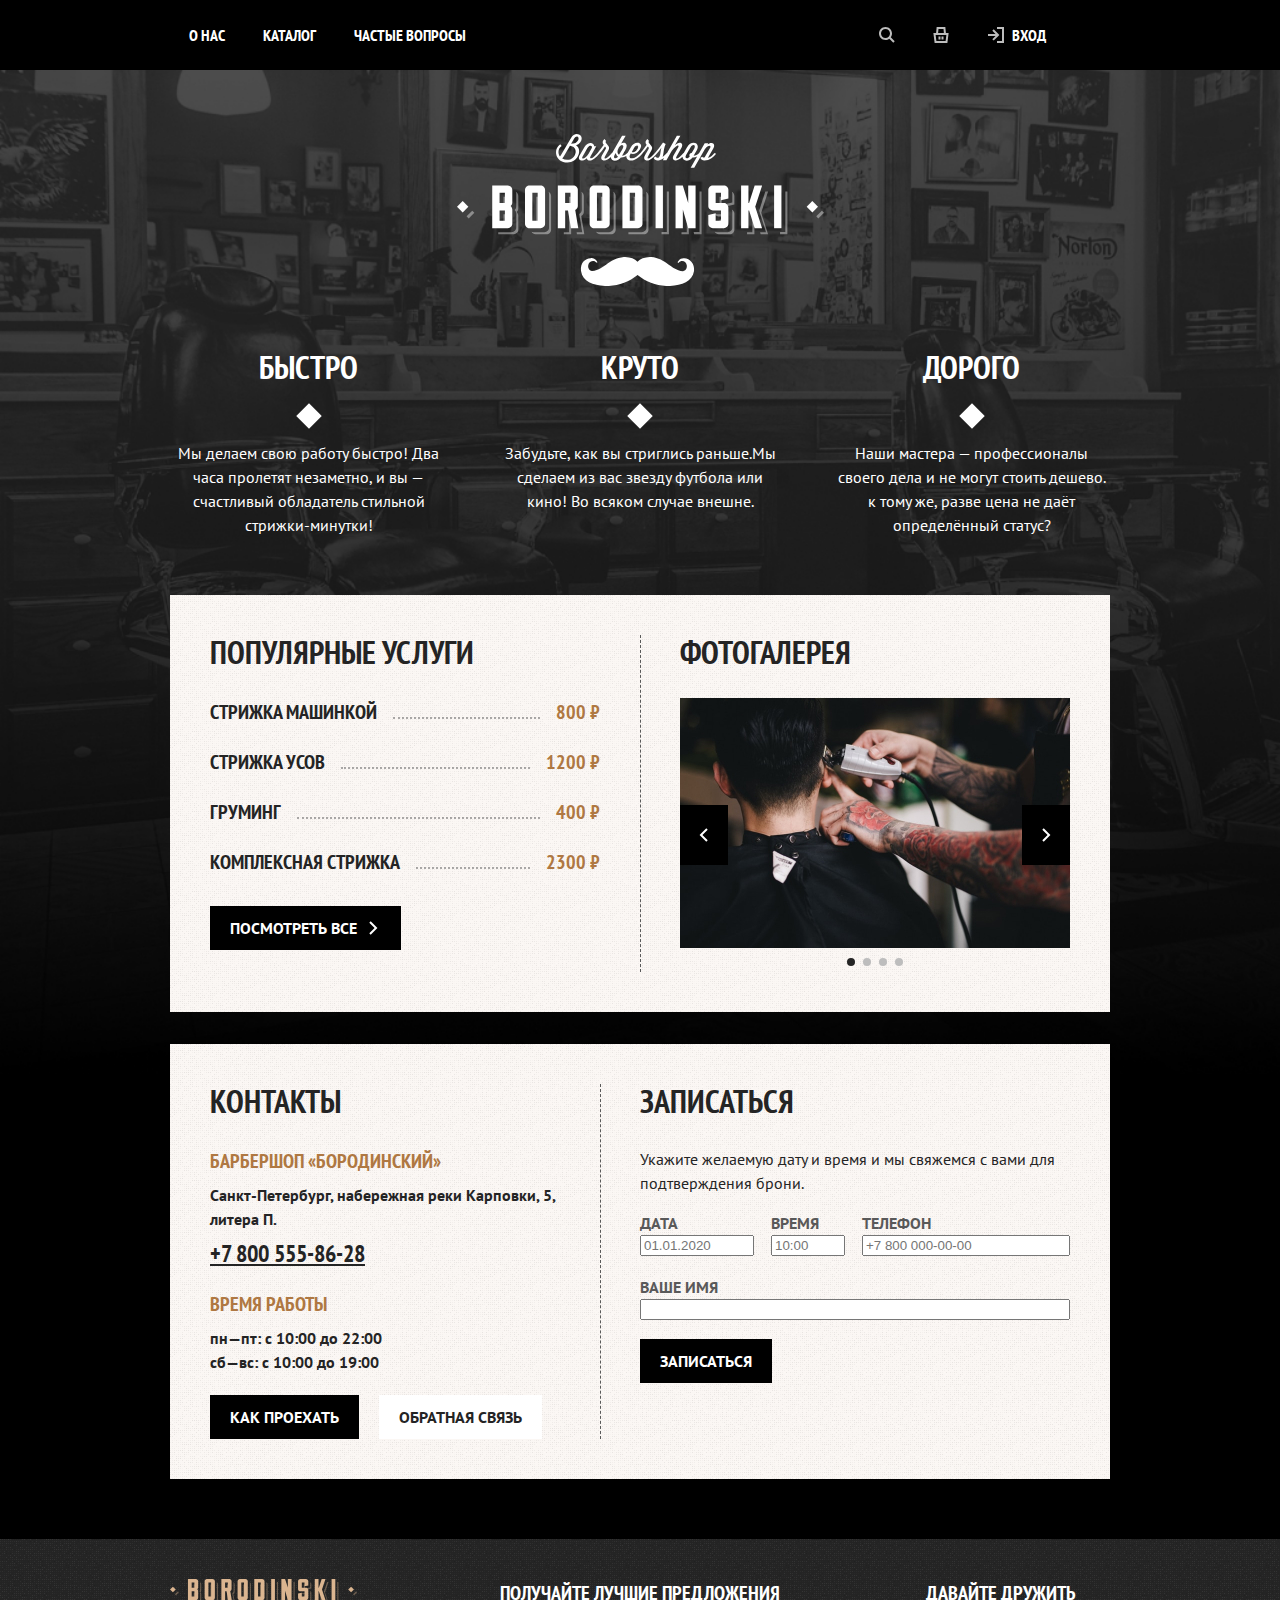
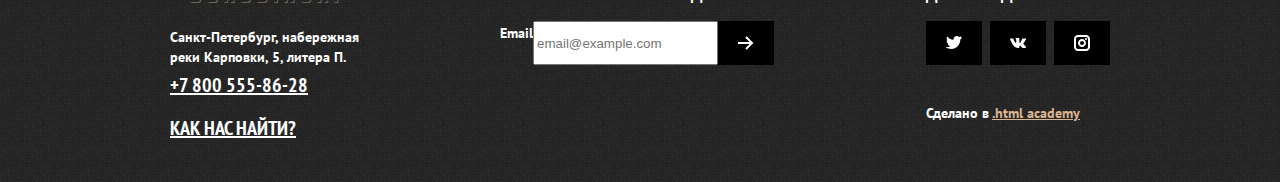
==== commit 6a202fc0: "feat: add slider" ====
--- a/index.html
+++ b/index.html
@@ -75,8 +75,8 @@
                   d="M9 2H14V14H9V16H15H16V15V1V0H15H9V2ZM4.29289 3.70711L7.53553 6.94975H0V8.94975H7.53553L4.29289 12.1924L5.70711 13.6066L10.6569 8.65685L11.364 7.94975L10.6569 7.24264L5.70711 2.29289L4.29289 3.70711Z"
                 />
               </svg>
-              Вход</a
-            >
+              Вход
+            </a>
           </li>
         </ul>
       </nav>
@@ -152,53 +152,51 @@
           <!-- Фотогалерея -->
           <section class="gallery">
             <h2 class="gallery-title">Фотогалерея</h2>
-            <img
-              class="slider-image"
-              src="images/gallery-1.jpg"
-              alt="Примеры работ"
-              width="390"
-              height="250"
-            />
-            <button class="slider-button slider-prev" type="button">
-              <span class="visually-hidden">Предыдущее фото</span>
-            </button>
-            <button class="slider-button slider-next" type="button">
-              <span class="visually-hidden">Следующее фото</span>
-            </button>
-            <ol class="slider-pagination">
-              <li class="slider-pagination-item">
-                <button
-                  class="slider-pagination-buttonbutton slider-pagination-button-current"
-                  type="button"
-                >
-                  <span class="visually-hidden">1 фото</span>
-                </button>
-              </li>
-              <li class="slider-pagination-item">
-                <button
-                  class="slider-pagination-buttonbutton slider-pagination-button-current"
-                  type="button"
-                >
-                  <span class="visually-hidden">2 фото</span>
-                </button>
-              </li>
-              <li class="slider-pagination-item">
-                <button
-                  class="slider-pagination-buttonbutton slider-pagination-button-current"
-                  type="button"
-                >
-                  <span class="visually-hidden">3 фото</span>
-                </button>
-              </li>
-              <li class="slider-pagination-item">
-                <button
-                  class="slider-pagination-buttonbutton slider-pagination-button-current"
-                  type="button"
-                >
-                  <span class="visually-hidden">4 фото</span>
-                </button>
-              </li>
-            </ol>
+            <div class="slider">
+              <div class="slider-wrapper">
+                <img
+                  class="slider-image"
+                  src="images/gallery-1.jpg"
+                  alt="Примеры работ"
+                  width="390"
+                  height="250"
+                />
+                <div class="slider-controls">
+                  <button class="slider-button slider-prev" type="button">
+                    <span class="visually-hidden">Предыдущее фото</span>
+                  </button>
+                  <button class="slider-button slider-next" type="button">
+                    <span class="visually-hidden">Следующее фото</span>
+                  </button>
+                </div>
+
+                <ol class="slider-pagination">
+                  <li class="slider-pagination-item">
+                    <button
+                      class="slider-pagination-button slider-pagination-button-current"
+                      type="button"
+                    >
+                      <span class="visually-hidden">1 фото</span>
+                    </button>
+                  </li>
+                  <li class="slider-pagination-item">
+                    <button class="slider-pagination-button" type="button">
+                      <span class="visually-hidden">2 фото</span>
+                    </button>
+                  </li>
+                  <li class="slider-pagination-item">
+                    <button class="slider-pagination-button" type="button">
+                      <span class="visually-hidden">3 фото</span>
+                    </button>
+                  </li>
+                  <li class="slider-pagination-item">
+                    <button class="slider-pagination-button" type="button">
+                      <span class="visually-hidden">4 фото</span>
+                    </button>
+                  </li>
+                </ol>
+              </div>
+            </div>
           </section>
         </div>
 
--- a/styles/styles.css
+++ b/styles/styles.css
@@ -67,6 +67,7 @@
   
 .button {
     display: inline-block;
+    box-sizing: border-box;
     padding: 14px 20px;
     font-family: "PT Sans", sans-serif;
     font-size: 16px;
@@ -79,6 +80,28 @@
     text-decoration: none;
     text-transform: uppercase;
     cursor: pointer;
+}
+
+.button:hover,
+.footer-social-link:hover {
+    background-color: #814b18;
+}
+
+.button:focus,
+.footer-social-link:focus {
+    outline: 2px solid #dbb590;
+    background-color: #4e2e0e;
+}
+
+.button:disabled {
+    color: #e7e7e7;
+    background-color: #595959;
+}
+
+.button:disabled:hover {
+    background-color: #595959;
+    outline: none;
+    cursor: default;
 }
 
 .button + .button {
@@ -94,10 +117,20 @@
 }
 
 /* Light */
-.button-light {
+.button-feedback {
     color: #242424;
-    background-color: #ffffff;
-}
+    background-color: #ffffff
+}
+
+.button-feedback:hover {
+    background-color: #dbb590;
+}
+
+.button-feedback:focus {
+    outline: 2px solid #af7842;
+    background-color: #dbb590;
+}
+
 
 /* Pages */
 
@@ -133,6 +166,26 @@
     background-color: #000000;
     text-decoration: none;
     text-transform: uppercase;
+}
+
+.navigation-link-current::before {
+    position: absolute;
+    right: 20px;
+    bottom: 0px;
+    left: 20px;
+    height: 4px;
+    background-color: #ffffff;
+    content: "";
+
+}
+
+.navigation-link:hover {
+    background-color: #595959;
+}
+
+.navigation-link:focus {
+    box-shadow: inset 0 0 0 4px #e7e7e7;
+    outline: none;
 }
 
 .navigation-icon {
@@ -145,6 +198,14 @@
     fill: #BDBDBD;
 }
 
+.navigation-link:hover .navigation-icon {
+    fill: #242424;
+}
+
+.navigation-link:focus .navigation-icon {
+    fill: #dbdbdb;
+}
+
 .navigation-logo {
     display: flex;
     align-items: center;
@@ -233,12 +294,25 @@
 
 /* Title */
 .advantages-title {
+    position: relative;
     margin-top: 0;
     margin-bottom: 56px;
     font-family: "PT Sans Narrow", sans-serif;
     font-size: 32px;
     line-height: 35px;
     text-transform: uppercase;
+}
+
+.advantages-title::before {
+    position: absolute;
+    bottom: -40px;
+    left: 50%;
+    width: 18px;
+    height: 18px;
+    margin-left: -9px;
+    background-color: #ffffff;
+    content: "";
+    transform: rotate(45deg);
 }
 
 /* Description */
@@ -255,6 +329,24 @@
     color: #242424;
     background-color: #fbf7f4;
     background-image: url(../images/bg-noisy.png);
+    position: relative;
+}
+
+.index-columns::after {
+    content: "";
+    position: absolute;
+    top: 40px;
+    bottom: 40px;
+    width: 0;
+    border-right: 1px dashed #595959;
+}
+
+.index-columns:first-of-type::after {
+    left: 470px;
+}
+
+.index-columns:last-of-type::after {
+    left: 430px;
 }
 
 .index-columns:last-child {
@@ -291,10 +383,23 @@
 }
 
 .services-item {
+    display: flex;
+    align-items: baseline;
+    justify-content: space-between;
     margin-bottom: 22px;
 }
 
+.services-item::before {
+    flex-grow: 1;
+    order: 2;
+    margin-right: 16px;
+    margin-left: 16px;
+    border-bottom: 2px dotted rgba(89, 89, 89, 0.5);
+    content: "";
+}
+
 .services-price{
+    order: 3;
     color: #af7842;
 }
 
@@ -311,6 +416,86 @@
     line-height: 35px;
     font-weight: 700;
     text-transform: uppercase;
+}
+
+.slider-image {
+    display: block;
+}
+
+.slider-wrapper {
+    position: relative;
+}
+
+.slider-controls { 
+    position: absolute;
+    top: 50%;
+    display: flex;
+    justify-content: space-between;
+    width: 100%;
+    transform: translateY(-50%);
+
+} 
+
+.slider-button {
+    width: 48px;
+    height: 60px;
+    color: #ffffff;
+    background-color: #000000;
+    border: none;
+    cursor: pointer;
+    background-image: url(../images/icons/arrow-right.svg);
+    background-position: center;
+    background-repeat: no-repeat;
+}
+
+.slider-button:hover {
+    background-color: #814b18;
+}
+
+.slider-button:focus {
+    outline: 2px solid #dbb590;
+    background-color: #4e2e0e;
+}
+
+.slider-prev {
+    transform: rotate(180deg);
+}
+
+.slider-pagination {
+    display: flex;
+    flex-wrap: wrap;
+    justify-content: center;
+    margin: 0;
+    padding: 0;
+    list-style: none;
+}
+
+.slider-pagination-item {
+    margin: 0 4px;
+}
+
+.slider-pagination-button {
+    width: 8px;
+    height: 8px;
+    margin: 0;
+    padding: 0;
+    background-color: #BDBDBD;
+    border: none;
+    border-radius: 50px;
+    cursor: pointer;
+}
+
+.slider-pagination-button:hover {
+    background-color: #af7842;
+}
+
+.slider-pagination-button:focus {
+    background-color: #dbb590;
+    outline: none;
+}
+
+.slider-pagination-button-current {
+    background-color: #242424;
 }
 
 /* Contacts */
@@ -583,6 +768,25 @@
 .breadcrumbs-link {
     margin-right: 32px;
     color: inherit;
+    position: relative;
+    display: block;
+}
+
+
+.breadcrumbs-link::after {
+    content: "";
+    display: block;
+    position: absolute;
+    top: 10px;
+    right: -20px;
+    width: 8px;
+    height: 8px;
+    background-color: #242424;
+    transform: rotate(45deg);
+}
+
+.breadcrumbs-item:last-child .breadcrumbs-link::after {
+    content: none;
 }
 
 .catalog-products {
@@ -621,9 +825,43 @@
     background-color: #ffffff;
 }
 
-.sorting-container .button {
+.sorting-type {
+    margin-right: auto;
+}
+
+.card-grid-toggle {
+    display: flex;
+    align-items: center;
+    justify-content: center;
     width: 56px;
     height: 44px;
+    background-color: #000000;
+}
+
+.card-grid-toggle:hover {
+    background-color: #814b18;
+}
+
+.card-grid-toggle:focus {
+    outline: 2px solid #dbb590;
+    background-color: #4e2e0e;
+}
+
+.card-grid-toggle svg {
+    fill: #ffffff;
+}
+
+.card-grid-toggle:hover svg,
+.card-grid-toggle:focus svg {
+    fill: #ffffff;
+}
+
+.card-grid-toggle-current {
+    background-color: #ffffff;
+}
+
+.card-grid-toggle-current svg {
+    fill: #000000;
 }
 
  
@@ -663,25 +901,46 @@
 }
 
 .product-card {
+    display: flex;
+    flex-direction: column;
     background-color: #ffffff;
 }
 
-.product-card-link {
+.product-card-image-link {
     text-decoration: none;
 }
 
+.product-card-content {
+    display: flex;
+    flex-direction: column;
+    flex-grow: 1;
+    padding: 16px;
+}
+
+.product-card-title-link {
+    display: block;
+    margin-bottom: 8px;
+    text-decoration: none;
+}
+
 .product-card-title {
+    margin: 0;
     font-weight: 700;
     color: #000000;
 }
 
 .product-card-price {
+    margin-bottom: 16px;
     font-family: "PT Sans Narrow", sans-serif;
     font-size: 24px;
     line-height: 29px;
     font-weight: 700;
     color: #814b18;
     text-transform: uppercase;
+}
+
+.product-card-button {
+    margin-top: auto;
 }
 
 /* Pagination */
@@ -715,6 +974,15 @@
     font-weight: 700;
 }
 
+.pagination-link:hover {
+    background-color: #814b18;
+}
+
+.pagination-link:focus {
+    outline: 2px solid #dbb590;
+    background-color: #4e2e0e
+}
+
 .pagination-current {
     color: #242424;
     background-color: #ffffff;
@@ -729,6 +997,20 @@
     background-color: #595959;
 }
 
+.pagination-prev {
+    background-image: url(../images/icons/arrow-left.svg);
+    background-position: center;
+    background-size: 16px 16px;
+    background-repeat: no-repeat;
+}
+
+.pagination-next {
+    background-image: url(../images/icons/arrow-right.svg);
+    background-position: center;
+    background-size: 16px 16px;
+    background-repeat: no-repeat;
+}
+
 .pagination-show-more {
     margin-left: auto;
 }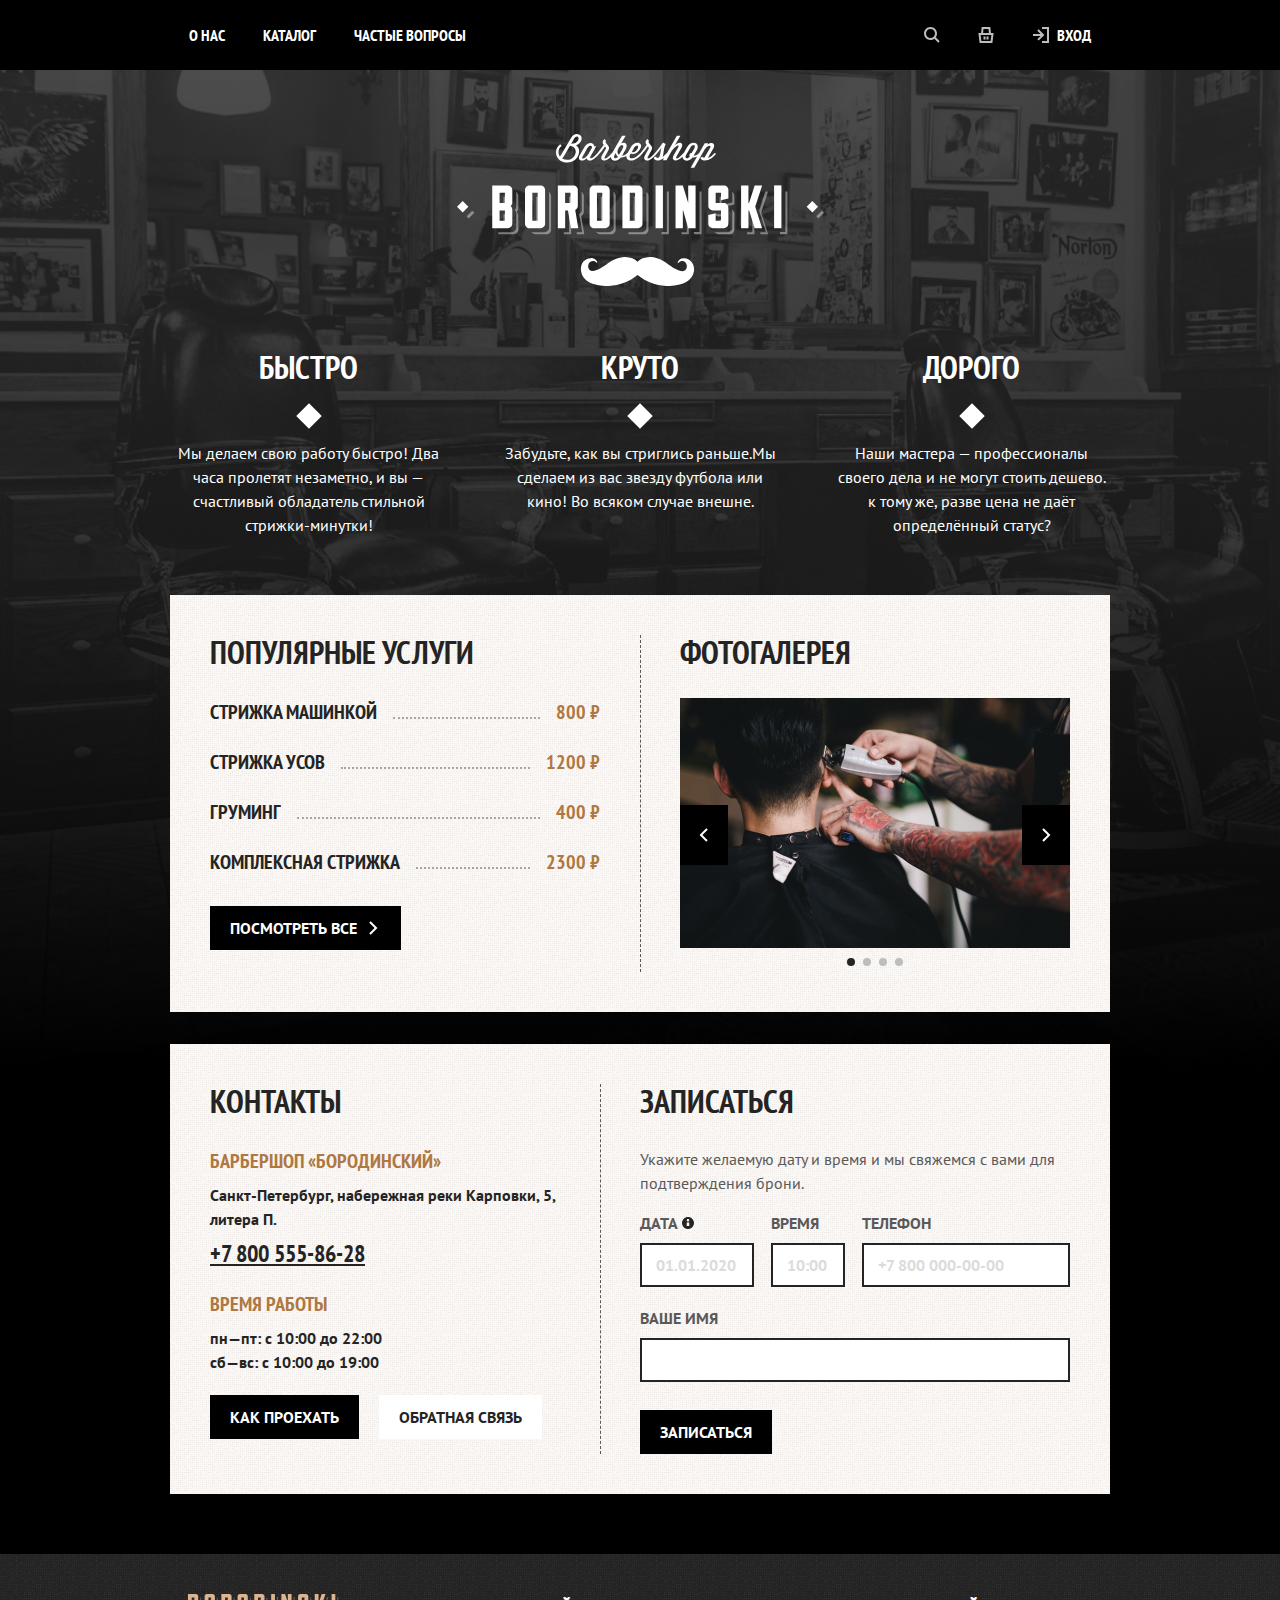
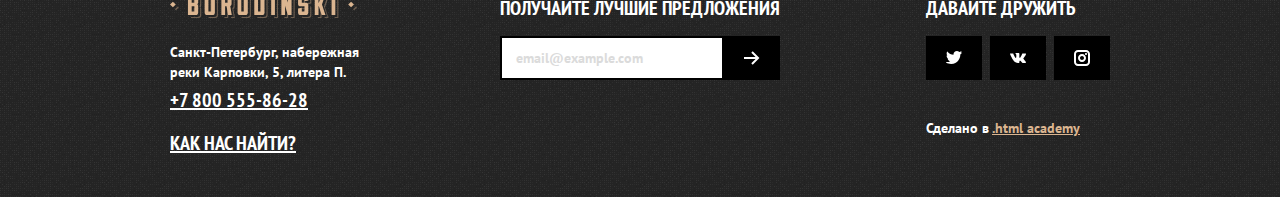
==== commit 3b387014: "feat: add slider, tooltip, filters, forms" ====
--- a/index.html
+++ b/index.html
@@ -227,7 +227,7 @@
           <!-- Форма записи -->
           <section class="appointment">
             <h2 class="appointment-title">Записаться</h2>
-            <p>
+            <p class="appointment-info">
               Укажите желаемую дату и время и мы свяжемся с вами для
               подтверждения брони.
             </p>
@@ -237,8 +237,39 @@
               method="post"
             >
               <p class="appointment-form-date field-group">
-                <label class="form-label" for="appointment-date">Дата</label>
+                <span class="form-label">
+                  <label class="form-label" for="appointment-date">Дата</label>
+                  <span class="tooltip">
+                    <button
+                      class="tooltip-toggle"
+                      type="button"
+                      aria-labelledby="tooltip-label"
+                    >
+                      <svg
+                        class="tooltip-icon"
+                        width="16"
+                        height="16"
+                        xmlns="http://www.w3.org/2000/svg"
+                      >
+                        <path
+                          fill-rule="evenodd"
+                          clip-rule="evenodd"
+                          d="M8 14C11.3137 14 14 11.3137 14 8C14 4.68629 11.3137 2 8 2C4.68629 2 2 4.68629 2 8C2 11.3137 4.68629 14 8 14ZM9.27273 5.27273C9.27273 5.97564 8.70291 6.54545 8 6.54545C7.29709 6.54545 6.72727 5.97564 6.72727 5.27273C6.72727 4.56982 7.29709 4 8 4C8.70291 4 9.27273 4.56982 9.27273 5.27273ZM9.27273 7.5V11H6.72727V7.5H9.27273Z"
+                        />
+                      </svg>
+                    </button>
+                    <span
+                      class="tooltip-text"
+                      role="tooltip"
+                      id="tooltip-label"
+                    >
+                      Укажите желаемую дату и время и мы свяжемся с вами для
+                      подтверждения брони
+                    </span>
+                  </span>
+                </span>
                 <input
+                  class="field"
                   type="text"
                   id="appointment-date"
                   name="appointment-date"
@@ -248,6 +279,7 @@
               <p class="appointment-form-time field-group">
                 <label class="form-label" for="appointment-time">Время</label>
                 <input
+                  class="field"
                   type="text"
                   id="appointment-time"
                   name="appointment-time"
@@ -259,6 +291,7 @@
                   Телефон
                 </label>
                 <input
+                  class="field"
                   type="text"
                   id="appointment-phone"
                   name="appointment-phone"
@@ -270,6 +303,7 @@
                   Ваше имя
                 </label>
                 <input
+                  class="field"
                   type="text"
                   id="appointment-name"
                   name="appointment-name"
@@ -313,15 +347,19 @@
             action="https://echo.htmlacademy.ru/"
             method="post"
           >
-            <label for="newsletter-email">Email</label>
-            <input
-              class="field"
-              placeholder="email@example.com"
-              type="email"
-              name="newsletter-email"
-              id="newsletter-email"
-              required
-            />
+            <p class="newsletter-email field-group">
+              <label class="visually-hidden" for="newsletter-email">
+                Email
+              </label>
+              <input
+                class="field"
+                placeholder="email@example.com"
+                type="email"
+                name="newsletter-email"
+                id="newsletter-email"
+                required
+              />
+            </p>
             <button class="button newsletter-button" type="submit">
               <span class="visually-hidden">Отправить</span>
             </button>
--- a/styles/styles.css
+++ b/styles/styles.css
@@ -214,8 +214,9 @@
 }
 
 .navigation-user {
-    max-width: 250px;
+    width: auto;
     margin-left: auto;
+    max-width: 210px;
 }
 
 .navigation-link-login {
@@ -570,6 +571,10 @@
     text-transform: uppercase;
 }
 
+.appointment-info {
+    color: #595959;
+}
+
 /* List */
 .appointment-form {
     color: #595959;
@@ -591,13 +596,99 @@
 .appointment-submit {
     grid-column: 1/-1;
     justify-self: start;
+    margin-top: 9px;
 }
 
 /* Label */
 .form-label {
+    margin-bottom: 8px;
     line-height: 24px;
     font-weight: 700;
     text-transform: uppercase;
+    position: relative;
+}
+
+.tooltip {
+    position: absolute;
+    margin-top: 4px;
+    margin-left: 2px;
+    width: 16px;
+    height: 16px;
+}
+
+.tooltip-toggle {
+    border: none;
+    background-color: transparent;
+    padding: 0;
+    margin: 0;
+    display: block;
+}
+
+.tooltip-icon {
+    width: 100%;
+    height: 100%;
+    fill: #242424;
+    display: block;
+}
+
+.tooltip-toggle:hover .tooltip-icon {
+    fill: #af7842;
+}
+
+.tooltip-text {
+    background-color: #242424;
+    color: #ffffff;
+    font-size: 14px;
+    line-height: 17px;
+    font-weight: normal;
+    text-transform: none;
+    padding: 5px 8px;
+    border-radius: 8px;
+    display: block;
+    width: 160px;
+    position: absolute;
+    bottom: 100%;
+    margin-bottom: 6px;
+    left: 50%;
+    transform: translateX(-50%);
+    z-index: 1;
+    display: none;
+}
+
+.tooltip-toggle:hover + .tooltip-text,
+.tooltip-toggle:focus + .tooltip-text {
+    display: block;
+}
+
+.field {
+    margin: 0;
+    padding: 8px 14px;
+    font: inherit;
+    font-weight: 700;
+    background-color: #ffffff;
+    border: 2px solid #242424;
+}
+
+.field:hover, 
+.field:focus {
+    border-color: #af7842;
+}
+
+.field:focus {
+    outline: 2px solid #dbb590;
+}
+
+.field:disabled, 
+.field:disabled:hover {
+    color: #595959;
+    background-color: #dbb590;
+    border-color: #595959;
+}
+
+
+.field::placeholder {
+    color: #dbdbdb;
+    opacity: 1 ;
 }
 
 /* Page-footer */
@@ -668,6 +759,16 @@
 .newsletter-form {
     display: flex;
 }
+ 
+.newsletter-email {
+    flex-grow: 1;
+    margin: 0;
+}
+
+.newsletter-email .field {
+    width: 192px;
+    border-color: #000000;
+}
 
 .newsletter-button {
     width: 56px;
@@ -753,6 +854,10 @@
     line-height: 35px;
     font-weight: 700;
     text-transform: uppercase;
+}
+
+.inner-header {
+    margin-bottom: 32px;
 }
 
 /* Breadcrumbs */
@@ -798,6 +903,13 @@
     margin-right: 20px;
 }
 
+.catalog-filter-group {
+    margin: 0;
+    margin-bottom: 40px;
+    padding: 0;
+    border: none;
+}
+
 .catalog-right-column {
     width: 700px;
 }
@@ -810,11 +922,191 @@
     font-weight: 700;
     color: #000000;
     text-transform: uppercase;
+    margin-bottom: 22px;
+}
+
+/* Range */
+
+.range-scale {
+    position: relative;
+    height: 4px;
+    margin-bottom: 16px;
+    background-color: #242424;
+    border-radius: 2px;
+}
+
+.range-bar {
+    position: absolute;
+    width: 136px;
+    height: 4px;
+    left: 42px;
+    background-color: #af7842;
+}
+
+.range-toggle {
+    position: absolute;
+    width: 20px;
+    height: 20px;
+    background: #ffffff;
+    border: 2px solid #242424;
+    border-radius: 50%;
+    cursor: pointer;
+}
+
+.range-toggle:hover {
+    background-color: #dbb590;
+}
+
+.range-toggle:active, 
+.range-toggle:focus {
+    outline: 3px solid #dbb590;
+}
+
+.toggle-min {
+    top: -8px;
+    left: -10px;
+}
+
+.toggle-max {
+    top: -8px;
+    right: -10px;
+}
+
+.range-wrapper-inputs {
+    display: flex;
+    justify-content: center;
+}
+
+.catalog-filter-label {
+    display: flex;
+    margin-right: 5px;
+}
+
+.range-input {
+    width: 35px;
+    padding: 0 2px;
+    font-family: 'PT Sans';
+    font-style: normal;
+    font-weight: 400;
+    font-size: 16px;
+    line-height: 22px;
+    text-align: center;
+    background-color: transparent;
+    border: none;
+    appearance: textfield;
+}
+
+.range-input::-webkit-outer-spin-button,
+.range-input::-webkit-inner-spin-button {
+    appearance: none;
+    margin: 0;
+}
+
+/* Control */
+.control {
+    position: relative;
+    display: block;
+    padding-left: 36px;
+}
+
+.control-mark {
+    position: absolute;
+    top: 2px;
+    left: 0;
+    width: 16px;
+    height: 16px;
+    border: 2px solid #242424;
+}
+
+.control:hover .control-mark {
+    border-color: #814b18;
+}
+
+.control-input:disabled + .control-mark {
+    border-color: #242424;
+}
+
+.control-input[type="checkbox"]:checked + .control-mark::before,
+.control-input[type="checkbox"]:checked + .control-mark::after {
+    position: absolute;
+    top: 7px;
+    left: 2px;
+    width: 12px;
+    height: 2px;
+    background-color: #242424;
+    content: "";
+}
+
+.control-input[type="checkbox"]:checked + .control-mark::before {
+    transform: rotate(45deg);
+}
+
+.control-input[type="checkbox"]:checked + .control-mark::after {
+    transform: rotate(-45deg);
+}
+/* Radio */
+.control-input[type="radio"] + .control-mark {
+    border-radius: 50%;
+}
+
+.control-input[type="radio"]:checked + .control-mark::before {
+    position: absolute;
+    top: 4px;
+    left: 4px;
+    width: 8px;
+    height: 8px;
+    background-color: #242424;
+    border-radius: 50%;
+    content: "";
 }
 
 /* Label */
 .control-label {
-    font-weight: 700;
+    line-height: 22px;
+    font-weight: 700;
+}
+
+.catalog-filter-list {
+    margin: 0;
+    padding: 0;
+    list-style: none;
+}
+
+.catalog-filter-item:not(:last-child) {
+    margin-bottom: 16px;
+}
+
+/* Select */
+
+.select {
+    position: relative;
+    display: flex;
+    align-items: center;
+    width: 260px;
+    margin-right: auto;
+}
+
+.select-control {
+    width: 100%;
+    padding: 8px 14px;
+    padding-right: 48px;
+    font: inherit;
+    font-weight: 700;
+    background-color: #ffffff;
+    border: 2px solid #242424;
+    background-image: url(../images/icons/arrow-down.svg);
+    background-repeat: no-repeat;
+    background-position: right 16px center;
+    appearance: none;
+}
+
+.select-control:hover,
+.select-control:focus {
+    border-color: #af7842;
+}
+
+.select-control:focus {
+    outline: 2px solid #dbb590;
 }
 
 .sorting-container {
@@ -860,8 +1152,16 @@
     background-color: #ffffff;
 }
 
+.card-grid-toggle-current:hover {
+    background-color: #000000;
+}
+
 .card-grid-toggle-current svg {
     fill: #000000;
+}
+
+.card-grid-toggle-current:hover svg {
+    fill: #ffffff;
 }
 
  
